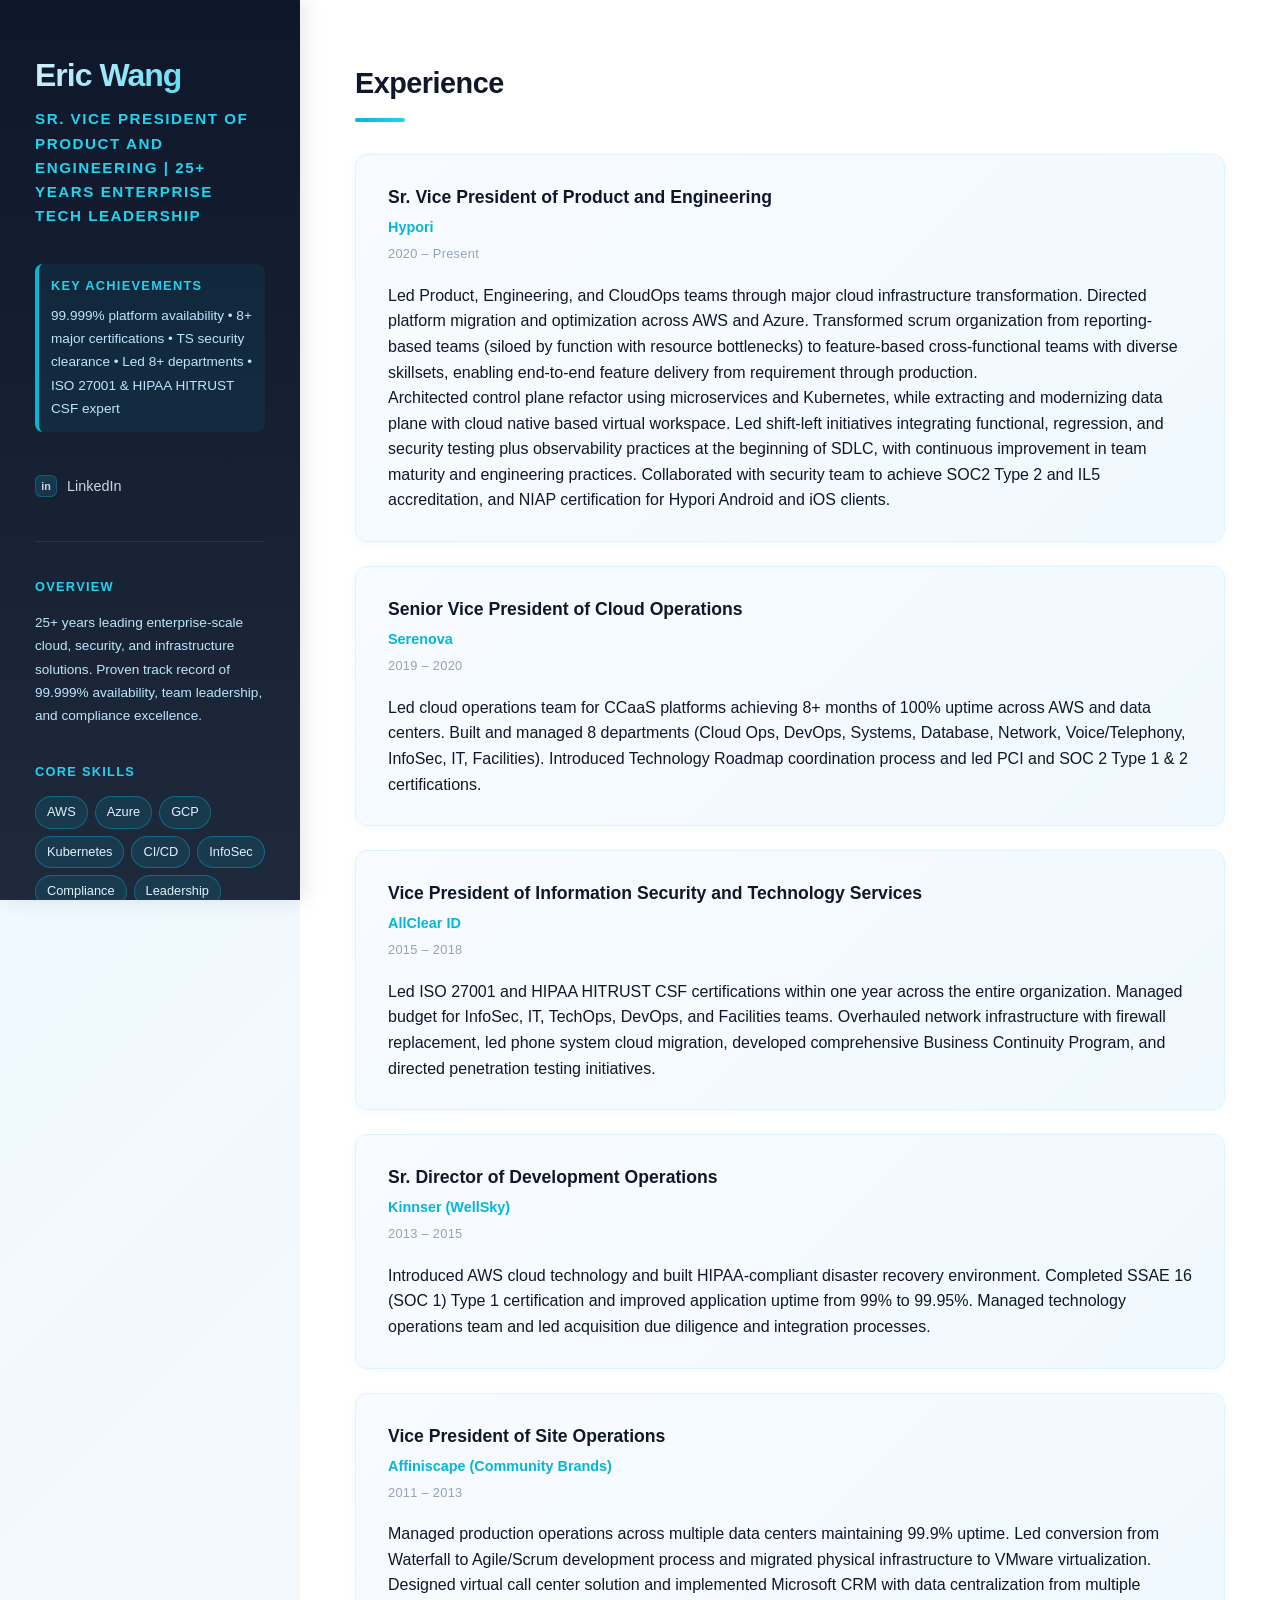
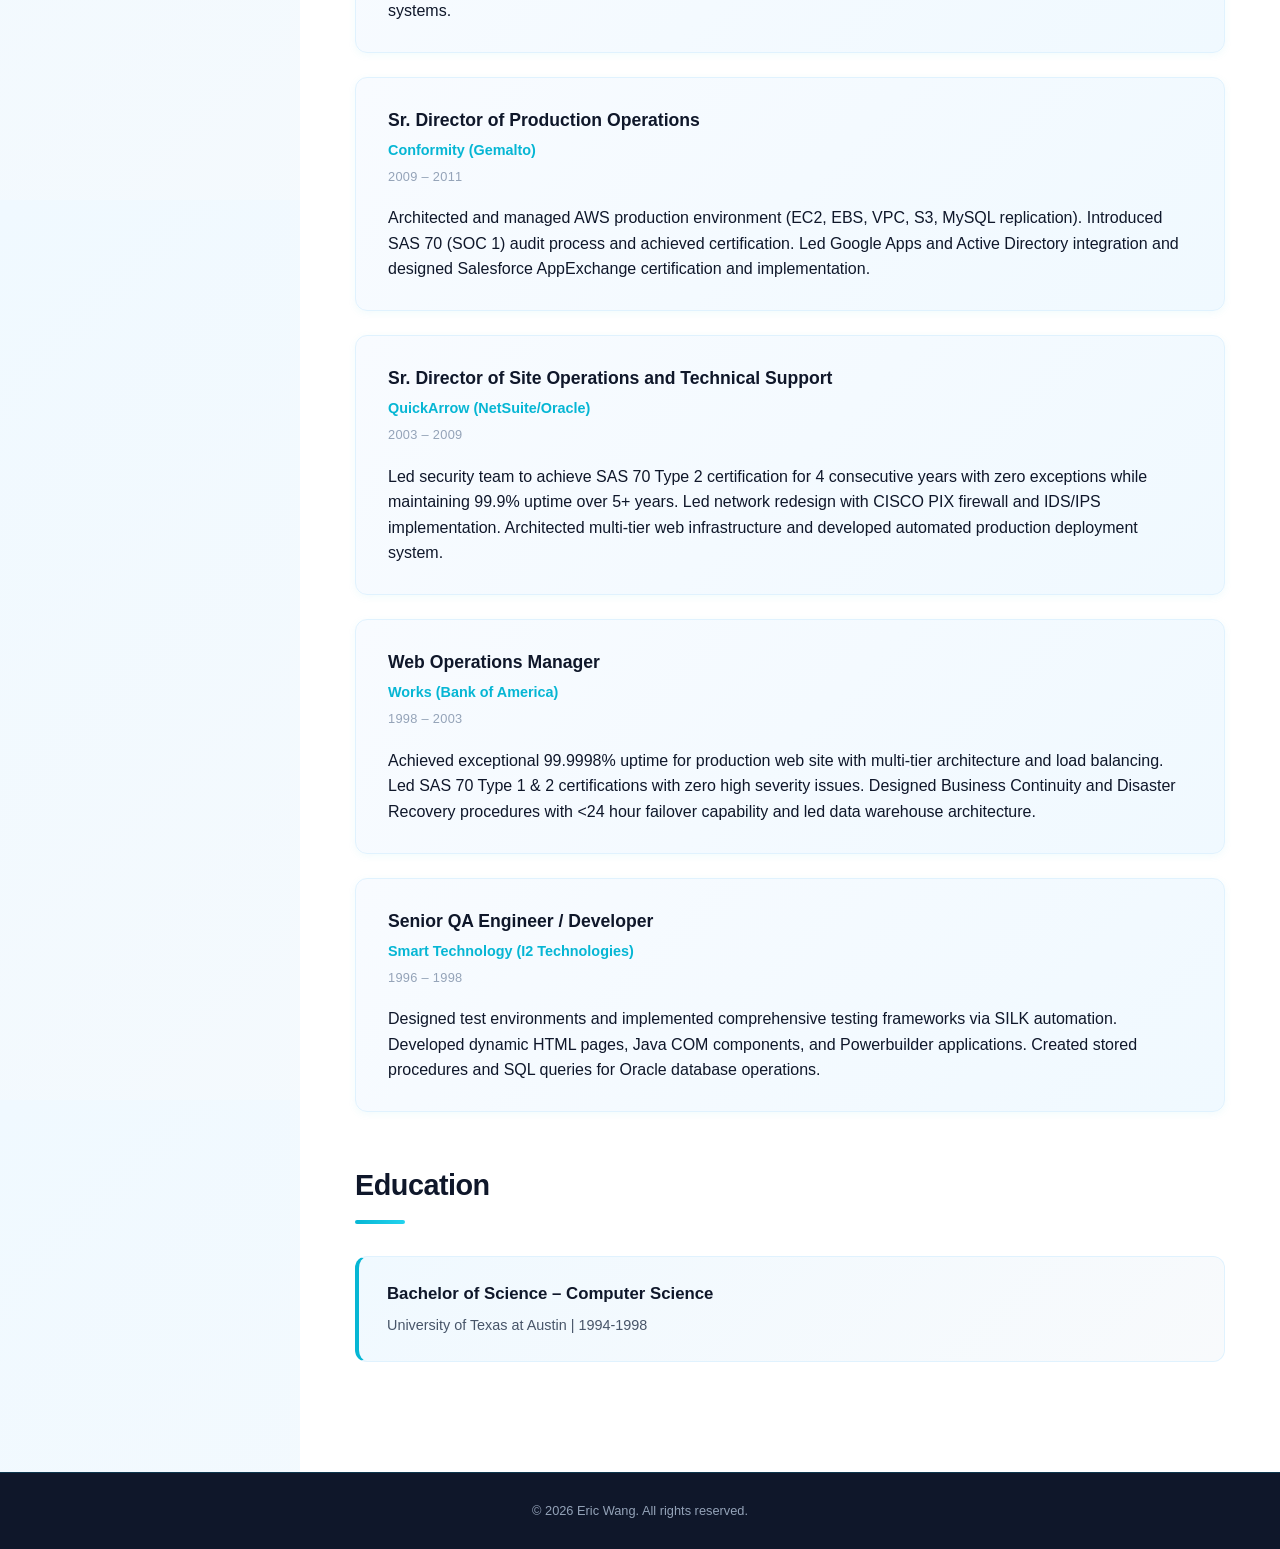
==== index.html @ bf290e49 "Add Hypori Sr. VP Product and Engineering role details" ====
<!DOCTYPE html>
<html lang="en">
<head>
    <meta charset="UTF-8">
    <meta name="viewport" content="width=device-width, initial-scale=1.0">
    <title>Eric Wang - Technical Executive Resume</title>
    <link rel="stylesheet" href="style.css">
</head>
<body>
    <div class="wrapper">
        <aside class="sidebar">
            <div class="sidebar-content">
                <h1>Eric Wang</h1>
                <p class="title">Sr. Vice President of Product and Engineering | 25+ Years Enterprise Tech Leadership</p>

                <div class="sidebar-section" style="background: rgba(6, 182, 212, 0.08); border-left: 4px solid var(--accent); border-radius: 8px; padding: 12px;">
                    <h3 style="margin-bottom: 8px;">Key Achievements</h3>
                    <p style="font-size: 0.85em; margin: 0;">99.999% platform availability • 8+ major certifications • TS security clearance • Led 8+ departments • ISO 27001 & HIPAA HITRUST CSF expert</p>
                </div>

                <div class="contact-section">
                    <a href="https://www.linkedin.com/in/ewang" target="_blank" class="contact-link">
                        <span class="icon">in</span> LinkedIn
                    </a>
                </div>

                <div class="sidebar-section">
                    <h3>Overview</h3>
                    <p>25+ years leading enterprise-scale cloud, security, and infrastructure solutions. Proven track record of 99.999% availability, team leadership, and compliance excellence.</p>
                </div>

                <div class="sidebar-section">
                    <h3>Core Skills</h3>
                    <div class="skill-tags">
                        <span>AWS</span>
                        <span>Azure</span>
                        <span>GCP</span>
                        <span>Kubernetes</span>
                        <span>CI/CD</span>
                        <span>InfoSec</span>
                        <span>Compliance</span>
                        <span>Leadership</span>
                    </div>
                </div>

                <div class="sidebar-section">
                    <h3>Certifications</h3>
                    <ul class="cert-list">
                        <li>Top Secret Security Clearance</li>
                        <li>ISO 27001</li>
                        <li>HIPAA/HITRUST CSF</li>
                        <li>SOC 1 & 2</li>
                        <li>PCI</li>
                        <li>AWS Certified</li>
                        <li>ITIL</li>
                    </ul>
                </div>
            </div>
        </aside>

        <main class="content">
            <section class="experience">
                <h2>Experience</h2>

                <div class="job">
                    <div class="job-header">
                        <h3>Sr. Vice President of Product and Engineering</h3>
                        <p class="company">Hypori</p>
                        <p class="dates">2020 – Present</p>
                    </div>
                    <p>Led Product, Engineering, and CloudOps teams through major cloud infrastructure transformation. Directed platform migration and optimization across AWS and Azure. Transformed scrum organization from reporting-based teams (siloed by function with resource bottlenecks) to feature-based cross-functional teams with diverse skillsets, enabling end-to-end feature delivery from requirement through production.</p>
                    <p>Architected control plane refactor using microservices and Kubernetes, while extracting and modernizing data plane with cloud native based virtual workspace. Led shift-left initiatives integrating functional, regression, and security testing plus observability practices at the beginning of SDLC, with continuous improvement in team maturity and engineering practices. Collaborated with security team to achieve SOC2 Type 2 and IL5 accreditation, and NIAP certification for Hypori Android and iOS clients.</p>
                </div>

                <div class="job">
                    <div class="job-header">
                        <h3>Senior Vice President of Cloud Operations</h3>
                        <p class="company">Serenova</p>
                        <p class="dates">2019 – 2020</p>
                    </div>
                    <p>Led cloud operations team for CCaaS platforms achieving 8+ months of 100% uptime across AWS and data centers. Built and managed 8 departments (Cloud Ops, DevOps, Systems, Database, Network, Voice/Telephony, InfoSec, IT, Facilities). Introduced Technology Roadmap coordination process and led PCI and SOC 2 Type 1 & 2 certifications.</p>
                </div>

                <div class="job">
                    <div class="job-header">
                        <h3>Vice President of Information Security and Technology Services</h3>
                        <p class="company">AllClear ID</p>
                        <p class="dates">2015 – 2018</p>
                    </div>
                    <p>Led ISO 27001 and HIPAA HITRUST CSF certifications within one year across the entire organization. Managed budget for InfoSec, IT, TechOps, DevOps, and Facilities teams. Overhauled network infrastructure with firewall replacement, led phone system cloud migration, developed comprehensive Business Continuity Program, and directed penetration testing initiatives.</p>
                </div>

                <div class="job">
                    <div class="job-header">
                        <h3>Sr. Director of Development Operations</h3>
                        <p class="company">Kinnser (WellSky)</p>
                        <p class="dates">2013 – 2015</p>
                    </div>
                    <p>Introduced AWS cloud technology and built HIPAA-compliant disaster recovery environment. Completed SSAE 16 (SOC 1) Type 1 certification and improved application uptime from 99% to 99.95%. Managed technology operations team and led acquisition due diligence and integration processes.</p>
                </div>

                <div class="job">
                    <div class="job-header">
                        <h3>Vice President of Site Operations</h3>
                        <p class="company">Affiniscape (Community Brands)</p>
                        <p class="dates">2011 – 2013</p>
                    </div>
                    <p>Managed production operations across multiple data centers maintaining 99.9% uptime. Led conversion from Waterfall to Agile/Scrum development process and migrated physical infrastructure to VMware virtualization. Designed virtual call center solution and implemented Microsoft CRM with data centralization from multiple systems.</p>
                </div>

                <div class="job">
                    <div class="job-header">
                        <h3>Sr. Director of Production Operations</h3>
                        <p class="company">Conformity (Gemalto)</p>
                        <p class="dates">2009 – 2011</p>
                    </div>
                    <p>Architected and managed AWS production environment (EC2, EBS, VPC, S3, MySQL replication). Introduced SAS 70 (SOC 1) audit process and achieved certification. Led Google Apps and Active Directory integration and designed Salesforce AppExchange certification and implementation.</p>
                </div>

                <div class="job">
                    <div class="job-header">
                        <h3>Sr. Director of Site Operations and Technical Support</h3>
                        <p class="company">QuickArrow (NetSuite/Oracle)</p>
                        <p class="dates">2003 – 2009</p>
                    </div>
                    <p>Led security team to achieve SAS 70 Type 2 certification for 4 consecutive years with zero exceptions while maintaining 99.9% uptime over 5+ years. Led network redesign with CISCO PIX firewall and IDS/IPS implementation. Architected multi-tier web infrastructure and developed automated production deployment system.</p>
                </div>

                <div class="job">
                    <div class="job-header">
                        <h3>Web Operations Manager</h3>
                        <p class="company">Works (Bank of America)</p>
                        <p class="dates">1998 – 2003</p>
                    </div>
                    <p>Achieved exceptional 99.9998% uptime for production web site with multi-tier architecture and load balancing. Led SAS 70 Type 1 & 2 certifications with zero high severity issues. Designed Business Continuity and Disaster Recovery procedures with &lt;24 hour failover capability and led data warehouse architecture.</p>
                </div>

                <div class="job">
                    <div class="job-header">
                        <h3>Senior QA Engineer / Developer</h3>
                        <p class="company">Smart Technology (I2 Technologies)</p>
                        <p class="dates">1996 – 1998</p>
                    </div>
                    <p>Designed test environments and implemented comprehensive testing frameworks via SILK automation. Developed dynamic HTML pages, Java COM components, and Powerbuilder applications. Created stored procedures and SQL queries for Oracle database operations.</p>
                </div>
            </section>

            <section class="education">
                <h2>Education</h2>
                <div class="edu-item">
                    <h3>Bachelor of Science – Computer Science</h3>
                    <p>University of Texas at Austin | 1994-1998</p>
                </div>
            </section>
        </main>
    </div>

    <footer>
        <p>&copy; 2026 Eric Wang. All rights reserved.</p>
    </footer>
</body>
</html>
---- style.css ----
* {
    margin: 0;
    padding: 0;
    box-sizing: border-box;
}

:root {
    --primary: #0f172a;
    --secondary: #1e293b;
    --accent: #06b6d4;
    --accent-light: #22d3ee;
    --text: #0f172a;
    --text-light: #475569;
    --text-lighter: #94a3b8;
    --bg: #f0f9ff;
    --white: #ffffff;
    --border: #e0f2fe;
    --shadow: 0 10px 30px rgba(15, 23, 42, 0.1);
    --shadow-lg: 0 20px 40px rgba(15, 23, 42, 0.15);
}

html, body {
    height: 100%;
}

body {
    font-family: 'Segoe UI', -apple-system, BlinkMacSystemFont, 'Helvetica Neue', Arial, sans-serif;
    line-height: 1.6;
    color: var(--text);
    background: linear-gradient(135deg, #f0f9ff 0%, #f8fafc 100%);
}

.wrapper {
    display: grid;
    grid-template-columns: 300px 1fr;
    min-height: 100vh;
    max-width: 1500px;
    margin: 0 auto;
    gap: 0;
}

/* Sidebar */
.sidebar {
    background: linear-gradient(180deg, var(--primary) 0%, var(--secondary) 100%);
    color: #e0f2fe;
    padding: 50px 35px;
    position: sticky;
    top: 0;
    height: 100vh;
    overflow-y: auto;
    box-shadow: 4px 0 20px rgba(0, 0, 0, 0.1);
}

.sidebar::-webkit-scrollbar {
    width: 6px;
}

.sidebar::-webkit-scrollbar-track {
    background: rgba(255, 255, 255, 0.05);
}

.sidebar::-webkit-scrollbar-thumb {
    background: var(--accent);
    border-radius: 3px;
}

.sidebar-content h1 {
    font-size: 2em;
    margin-bottom: 6px;
    font-weight: 800;
    letter-spacing: -1px;
    background: linear-gradient(135deg, #e0f2fe 0%, var(--accent-light) 100%);
    -webkit-background-clip: text;
    -webkit-text-fill-color: transparent;
    background-clip: text;
}

.title {
    font-size: 0.95em;
    color: var(--accent-light);
    margin-bottom: 35px;
    font-weight: 600;
    text-transform: uppercase;
    letter-spacing: 0.1em;
}

.contact-section {
    display: flex;
    flex-direction: column;
    gap: 12px;
    margin-bottom: 35px;
    padding-bottom: 35px;
    border-bottom: 1px solid rgba(6, 182, 212, 0.2);
}

.contact-link {
    display: flex;
    align-items: center;
    gap: 10px;
    color: #cbd5e0;
    text-decoration: none;
    font-size: 0.9em;
    transition: all 0.3s ease;
    padding: 8px 0;
}

.contact-link:hover {
    color: var(--accent-light);
    transform: translateX(4px);
}

.contact-link .icon {
    display: inline-flex;
    align-items: center;
    justify-content: center;
    width: 22px;
    height: 22px;
    background: linear-gradient(135deg, rgba(6, 182, 212, 0.2) 0%, rgba(34, 211, 238, 0.1) 100%);
    border-radius: 6px;
    font-size: 0.75em;
    font-weight: 700;
    border: 1px solid rgba(6, 182, 212, 0.3);
}

.sidebar-section {
    margin-bottom: 35px;
}

.sidebar-section h3 {
    font-size: 0.8em;
    text-transform: uppercase;
    letter-spacing: 0.1em;
    color: var(--accent-light);
    margin-bottom: 14px;
    font-weight: 700;
}

.sidebar-section p {
    font-size: 0.85em;
    line-height: 1.7;
    color: #bae6fd;
}

.skill-tags {
    display: flex;
    flex-wrap: wrap;
    gap: 7px;
}

.skill-tags span {
    display: inline-block;
    background: rgba(6, 182, 212, 0.12);
    color: #e0f2fe;
    padding: 5px 11px;
    border-radius: 20px;
    font-size: 0.8em;
    border: 1px solid rgba(6, 182, 212, 0.4);
    transition: all 0.2s ease;
}

.skill-tags span:hover {
    background: rgba(6, 182, 212, 0.2);
    border-color: rgba(6, 182, 212, 0.6);
}

.cert-list {
    list-style: none;
    font-size: 0.85em;
    color: #cbd5e0;
}

.cert-list li {
    padding: 6px 0;
    display: flex;
    align-items: flex-start;
    gap: 8px;
    transition: all 0.2s ease;
}

.cert-list li:hover {
    color: var(--accent-light);
    padding-left: 4px;
}

.cert-list li:before {
    content: "→";
    color: var(--accent-light);
    font-weight: bold;
    flex-shrink: 0;
}

/* Main Content */
.content {
    background: var(--white);
    padding: 60px 55px;
    overflow-y: auto;
}

section {
    margin-bottom: 50px;
}

section h2 {
    font-size: 1.8em;
    color: var(--primary);
    margin-bottom: 32px;
    font-weight: 800;
    letter-spacing: -0.5px;
    position: relative;
    padding-bottom: 16px;
}

section h2:after {
    content: '';
    position: absolute;
    bottom: 0;
    left: 0;
    width: 50px;
    height: 4px;
    background: linear-gradient(90deg, var(--accent) 0%, var(--accent-light) 100%);
    border-radius: 2px;
}

/* Experience */
.experience .job {
    background: linear-gradient(135deg, #f8fbff 0%, #f0f9ff 100%);
    border: 1px solid var(--border);
    border-radius: 12px;
    padding: 28px 32px;
    margin-bottom: 24px;
    transition: all 0.3s ease;
    box-shadow: 0 2px 8px rgba(6, 182, 212, 0.06);
}

.experience .job:hover {
    border-color: var(--accent);
    box-shadow: 0 12px 24px rgba(6, 182, 212, 0.12);
    transform: translateY(-4px);
}

.job-header {
    margin-bottom: 18px;
}

.job-header h3 {
    font-size: 1.1em;
    color: var(--primary);
    margin-bottom: 5px;
    font-weight: 700;
}

.job-header .company {
    font-size: 0.9em;
    color: var(--accent);
    font-weight: 600;
    margin-bottom: 5px;
}

.job-header .dates {
    font-size: 0.8em;
    color: var(--text-lighter);
    font-weight: 500;
    letter-spacing: 0.3px;
}

.job ul {
    list-style: none;
    margin-left: 0;
}

.job li {
    padding-left: 22px;
    margin-bottom: 11px;
    color: var(--text-light);
    position: relative;
    line-height: 1.7;
    font-size: 0.93em;
}

.job li:before {
    content: "◆";
    position: absolute;
    left: 0;
    color: var(--accent);
    font-size: 0.6em;
    top: 6px;
}

/* Education */
.education .edu-item {
    background: linear-gradient(135deg, #f0f9ff 0%, #f8fafc 100%);
    border: 1px solid var(--border);
    border-radius: 12px;
    padding: 24px 28px;
    border-left: 4px solid var(--accent);
}

.edu-item h3 {
    font-size: 1.05em;
    color: var(--primary);
    margin-bottom: 6px;
    font-weight: 700;
}

.edu-item p {
    color: var(--text-light);
    font-size: 0.9em;
}

/* Footer */
footer {
    background: var(--primary);
    color: var(--text-lighter);
    padding: 28px;
    text-align: center;
    font-size: 0.8em;
    border-top: 1px solid rgba(6, 182, 212, 0.2);
}

/* Responsive */
@media (max-width: 1200px) {
    .wrapper {
        grid-template-columns: 280px 1fr;
    }

    .sidebar {
        padding: 45px 28px;
    }

    .content {
        padding: 50px 40px;
    }
}

@media (max-width: 768px) {
    .wrapper {
        grid-template-columns: 1fr;
        min-height: auto;
    }

    .sidebar {
        position: static;
        height: auto;
        padding: 35px 24px;
        box-shadow: 0 4px 12px rgba(0, 0, 0, 0.08);
    }

    .sidebar-content h1 {
        font-size: 1.7em;
    }

    .content {
        padding: 40px 24px;
    }

    section h2 {
        font-size: 1.5em;
    }

    .job-header h3 {
        font-size: 1em;
    }

    .experience .job {
        padding: 22px 24px;
    }
}

@media (max-width: 480px) {
    .sidebar {
        padding: 28px 16px;
    }

    .content {
        padding: 28px 16px;
    }

    .sidebar-content h1 {
        font-size: 1.5em;
    }

    section h2 {
        font-size: 1.3em;
    }

    .job li {
        font-size: 0.85em;
        margin-bottom: 9px;
    }
}

/* Print */
@media print {
    body {
        background: var(--white);
    }

    .wrapper {
        display: block;
        max-width: 100%;
    }

    .sidebar {
        page-break-after: avoid;
    }

    .content {
        padding: 0;
    }

    footer {
        display: none;
    }

    .experience .job {
        box-shadow: none;
        border: 1px solid #ddd;
    }
}
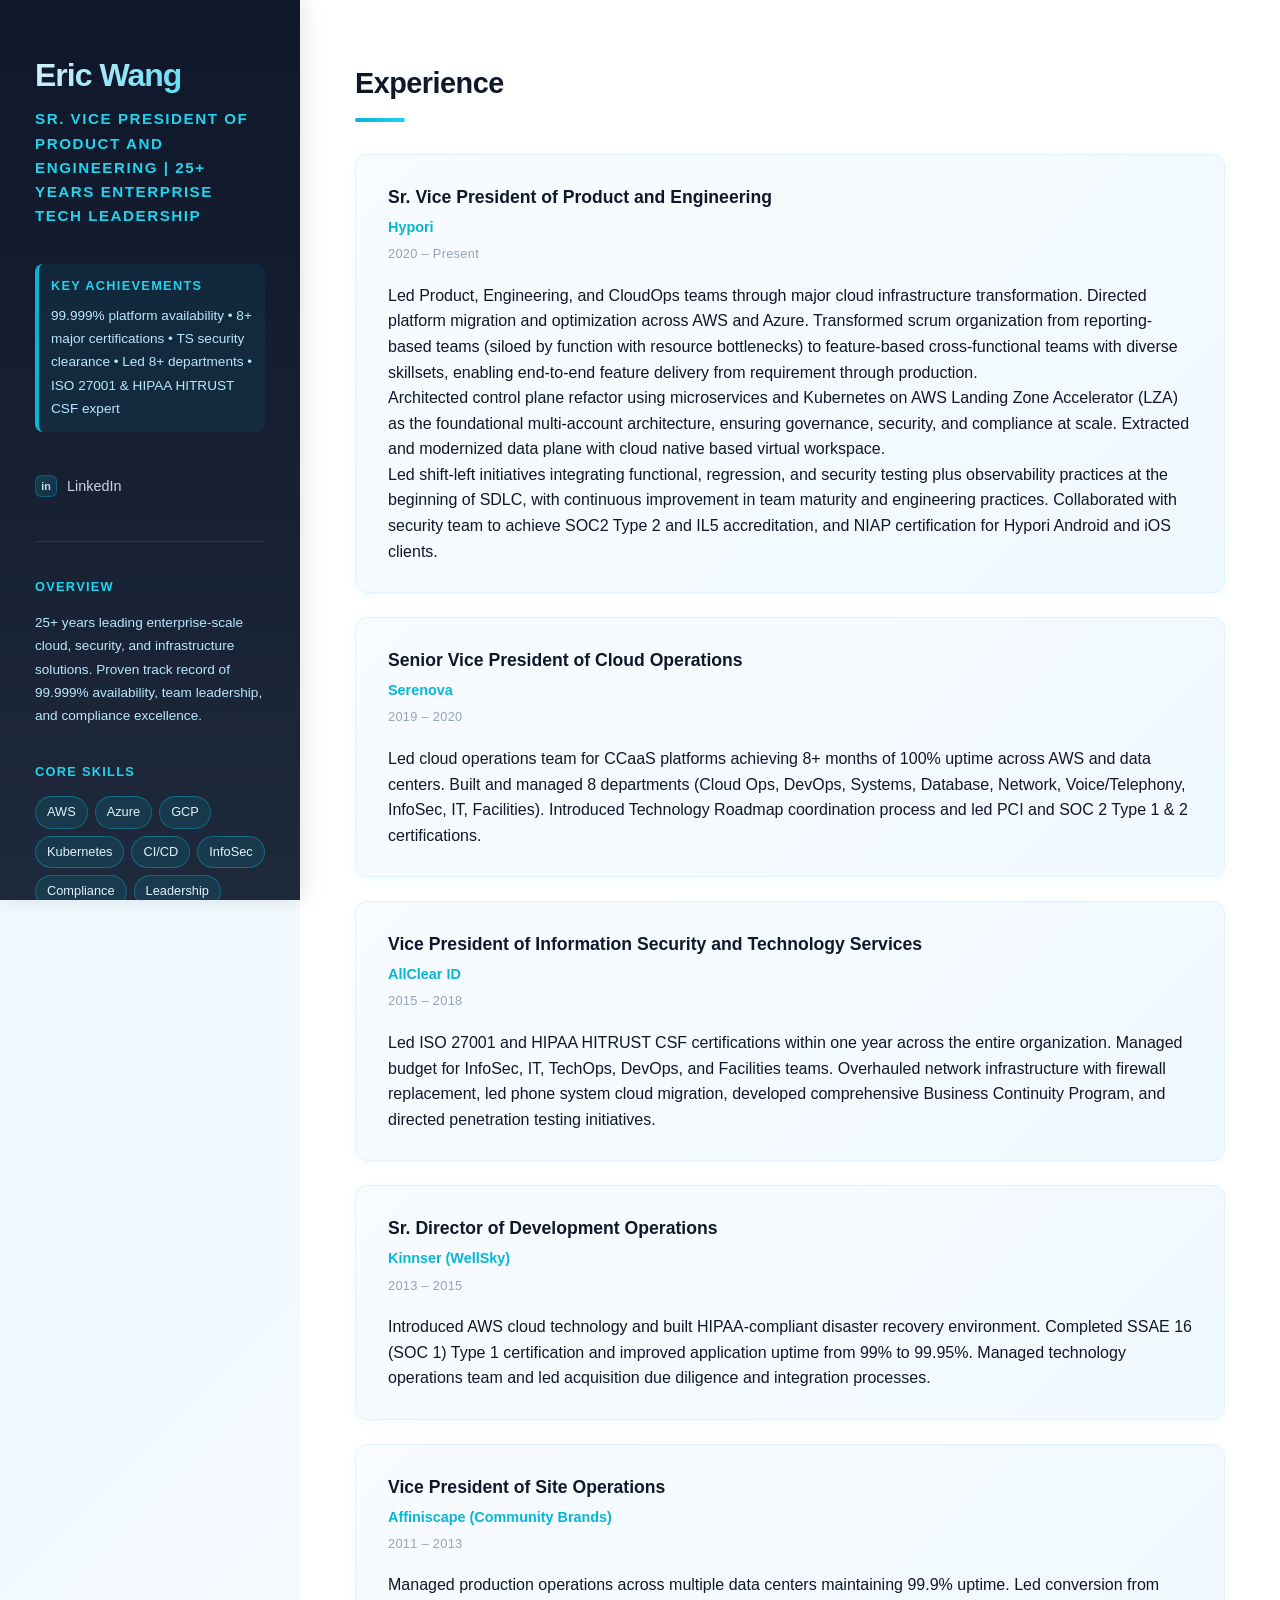
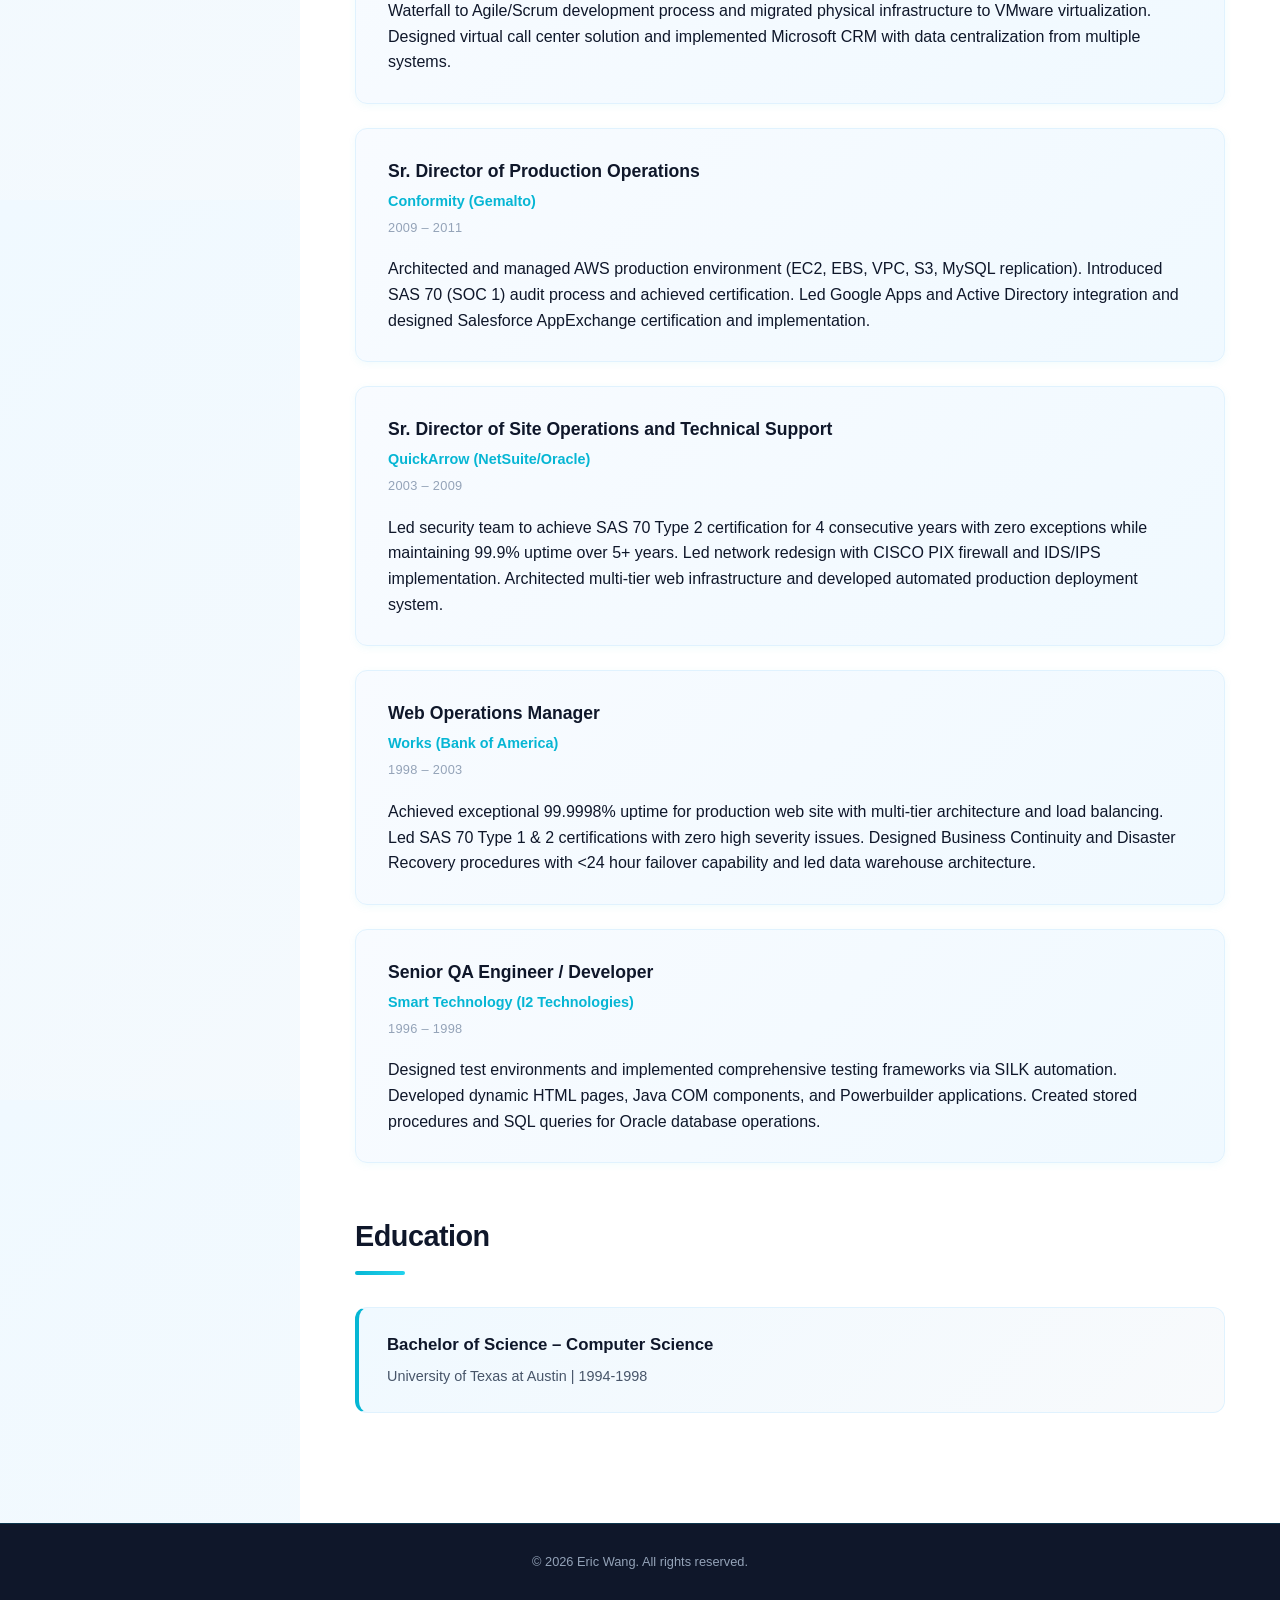
==== commit 4a39f4e8: "Add AWS LZA architecture reference and improve paragraph structure in Hypori role" ====
--- a/index.html
+++ b/index.html
@@ -3,6 +3,14 @@
 <head>
     <meta charset="UTF-8">
     <meta name="viewport" content="width=device-width, initial-scale=1.0">
+    <meta name="description" content="Sr. VP Product and Engineering with 25+ years leading cloud infrastructure, DevOps, and technology teams. AWS, Azure, Kubernetes, ISO 27001, SOC2, IL5, NIAP certified.">
+    <meta name="keywords" content="VP Engineering, Cloud Operations, AWS, Azure, Kubernetes, DevOps, Technical Executive, Information Security, SOC2, ISO 27001">
+    <meta name="author" content="Eric Wang">
+    <meta property="og:title" content="Eric Wang - Technical Executive Resume">
+    <meta property="og:description" content="Sr. VP Product and Engineering | 25+ Years Enterprise Tech Leadership">
+    <meta property="og:type" content="website">
+    <meta property="og:image" content="https://og-image.vercel.app/Eric%20Wang.png?theme=dark&md=1&fontSize=120px&images=https%3A%2F%2Fassets.vercel.com%2Fimage%2Fupload%2Ffront%2Fassets%2Fdesign%2Fnextjs-black-logo.svg">
+    <meta property="og:url" content="https://resume.ericwang.com">
     <title>Eric Wang - Technical Executive Resume</title>
     <link rel="stylesheet" href="style.css">
 </head>
@@ -49,9 +57,7 @@
                         <li>Top Secret Security Clearance</li>
                         <li>ISO 27001</li>
                         <li>HIPAA/HITRUST CSF</li>
-                        <li>SOC 1 & 2</li>
-                        <li>PCI</li>
-                        <li>AWS Certified</li>
+                        <li>SOC 2 Type 1 and 2</li>
                         <li>ITIL</li>
                     </ul>
                 </div>
@@ -69,7 +75,8 @@
                         <p class="dates">2020 – Present</p>
                     </div>
                     <p>Led Product, Engineering, and CloudOps teams through major cloud infrastructure transformation. Directed platform migration and optimization across AWS and Azure. Transformed scrum organization from reporting-based teams (siloed by function with resource bottlenecks) to feature-based cross-functional teams with diverse skillsets, enabling end-to-end feature delivery from requirement through production.</p>
-                    <p>Architected control plane refactor using microservices and Kubernetes, while extracting and modernizing data plane with cloud native based virtual workspace. Led shift-left initiatives integrating functional, regression, and security testing plus observability practices at the beginning of SDLC, with continuous improvement in team maturity and engineering practices. Collaborated with security team to achieve SOC2 Type 2 and IL5 accreditation, and NIAP certification for Hypori Android and iOS clients.</p>
+                    <p>Architected control plane refactor using microservices and Kubernetes on AWS Landing Zone Accelerator (LZA) as the foundational multi-account architecture, ensuring governance, security, and compliance at scale. Extracted and modernized data plane with cloud native based virtual workspace.</p>
+                    <p>Led shift-left initiatives integrating functional, regression, and security testing plus observability practices at the beginning of SDLC, with continuous improvement in team maturity and engineering practices. Collaborated with security team to achieve SOC2 Type 2 and IL5 accreditation, and NIAP certification for Hypori Android and iOS clients.</p>
                 </div>
 
                 <div class="job">
